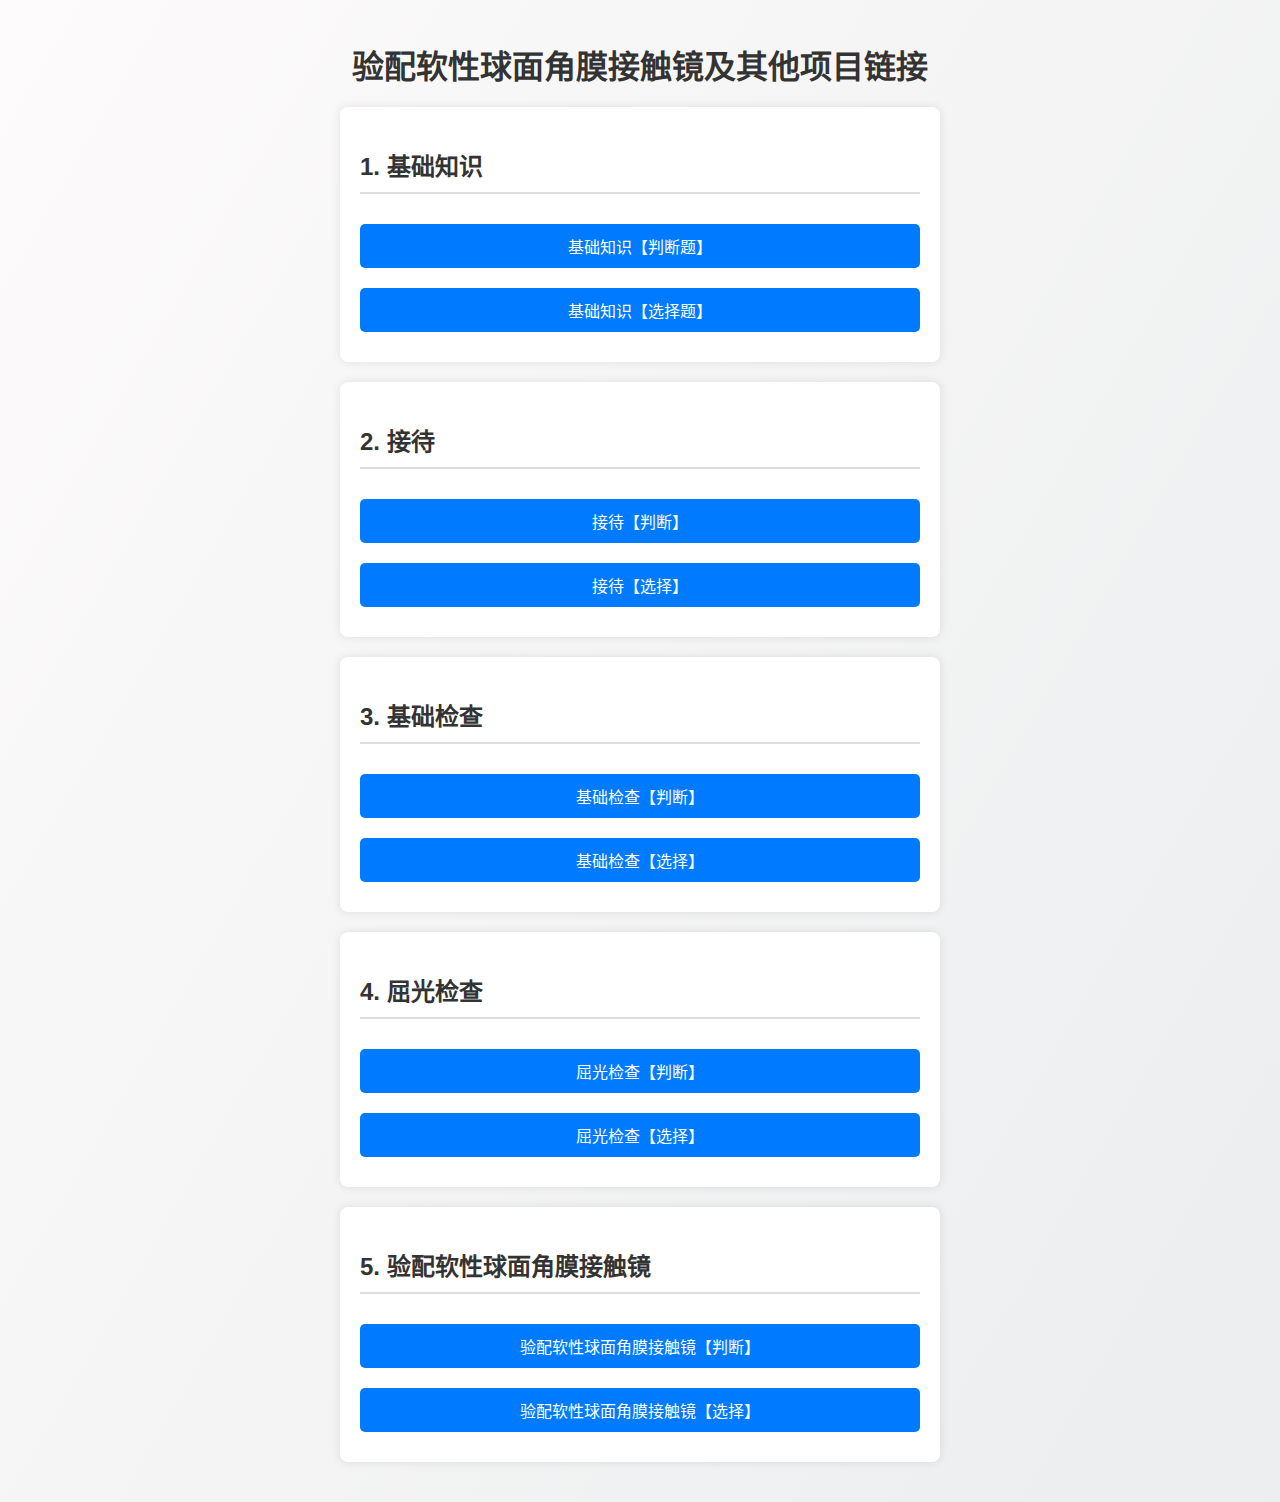
==== index.html @ be4f04fe "Add files via upload" ====
<!DOCTYPE html>
<html lang="zh-CN">

<head>
    <meta charset="UTF-8">
    <meta name="viewport" content="width=device-width, initial-scale=1.0">
    <title>验配软性球面角膜接触镜及其他项目链接</title>
    <link rel="stylesheet" href="styles.css">
    <link rel="icon" type="image/png" href="favicon.png">
</head>

<body>
    <header>
        <h1>验配软性球面角膜接触镜及其他项目链接</h1>
    </header>
    <main class="container">
        <section class="section">
            <h2>1. 基础知识</h2>
            <a href="https://ks.wjx.top/vm/wkhq2wg.aspx#">基础知识【判断题】</a>
            <a href="https://ks.wjx.top/vm/Qk2Ia45.aspx#">基础知识【选择题】</a>
        </section>
        <section class="section">
            <h2>2. 接待</h2>
            <a href="https://ks.wjx.top/vm/hdrH7gJ.aspx#">接待【判断】</a>
            <a href="https://ks.wjx.top/vm/esLAY1w.aspx#">接待【选择】</a>
        </section>
        <section class="section">
            <h2>3. 基础检查</h2>
            <a href="https://ks.wjx.top/vm/ta8ZB4H.aspx#">基础检查【判断】</a>
            <a href="https://ks.wjx.top/vm/ex3Y1wL.aspx#">基础检查【选择】</a>
        </section>
        <section class="section">
            <h2>4. 屈光检查</h2>
            <a href="https://ks.wjx.top/vm/rXggrby.aspx#">屈光检查【判断】</a>
            <a href="https://ks.wjx.top/vm/mqpxTcr.aspx#">屈光检查【选择】</a>
        </section>
        <section class="section">
            <h2>5. 验配软性球面角膜接触镜</h2>
            <a href="https://ks.wjx.top/vm/OJqannQ.aspx#">验配软性球面角膜接触镜【判断】</a>
            <a href="https://ks.wjx.top/vm/PSjSkma.aspx#">验配软性球面角膜接触镜【选择】</a>
        </section>
    </main>
</body>

</html>
---- styles.css ----
/* CSS变量，用于提高样式的可维护性 */
:root {
    --primary-color: #007bff;
    --secondary-color: #0056b3;
    --background-color: #fff;
    --border-color: #ddd;
    --text-color: #333;
}

body {
    font-family: Arial, sans-serif;
    background-image: linear-gradient(120deg, #fdfbfb 0%, #ebedee 100%);
    color: var(--text-color);
    margin: 0;
    padding: 20px;
    display: flex;
    justify-content: center;
    align-items: center;
    flex-direction: column;
}

header {
    text-align: center;
}

h1 {
    color: var(--text-color);
    margin-bottom: 20px;
}

.container {
    display: flex;
    flex-direction: column;
    align-items: stretch;
    width: 100%;
    max-width: 600px;
}

.section {
    background: var(--background-color);
    padding: 20px;
    margin-bottom: 20px;
    border-radius: 8px;
    box-shadow: 0 0 10px rgba(0, 0, 0, 0.1);
    display: flex;
    flex-direction: column;
}

.section h2 {
    border-bottom: 2px solid var(--border-color);
    padding-bottom: 10px;
    margin-bottom: 20px;
    color: var(--text-color);
}

.section a {
    display: block;
    padding: 10px;
    margin: 10px 0;
    background: var(--primary-color);
    color: #fff;
    text-decoration: none;
    border-radius: 5px;
    text-align: center;
}

.section a:hover {
    background: var(--secondary-color);
}
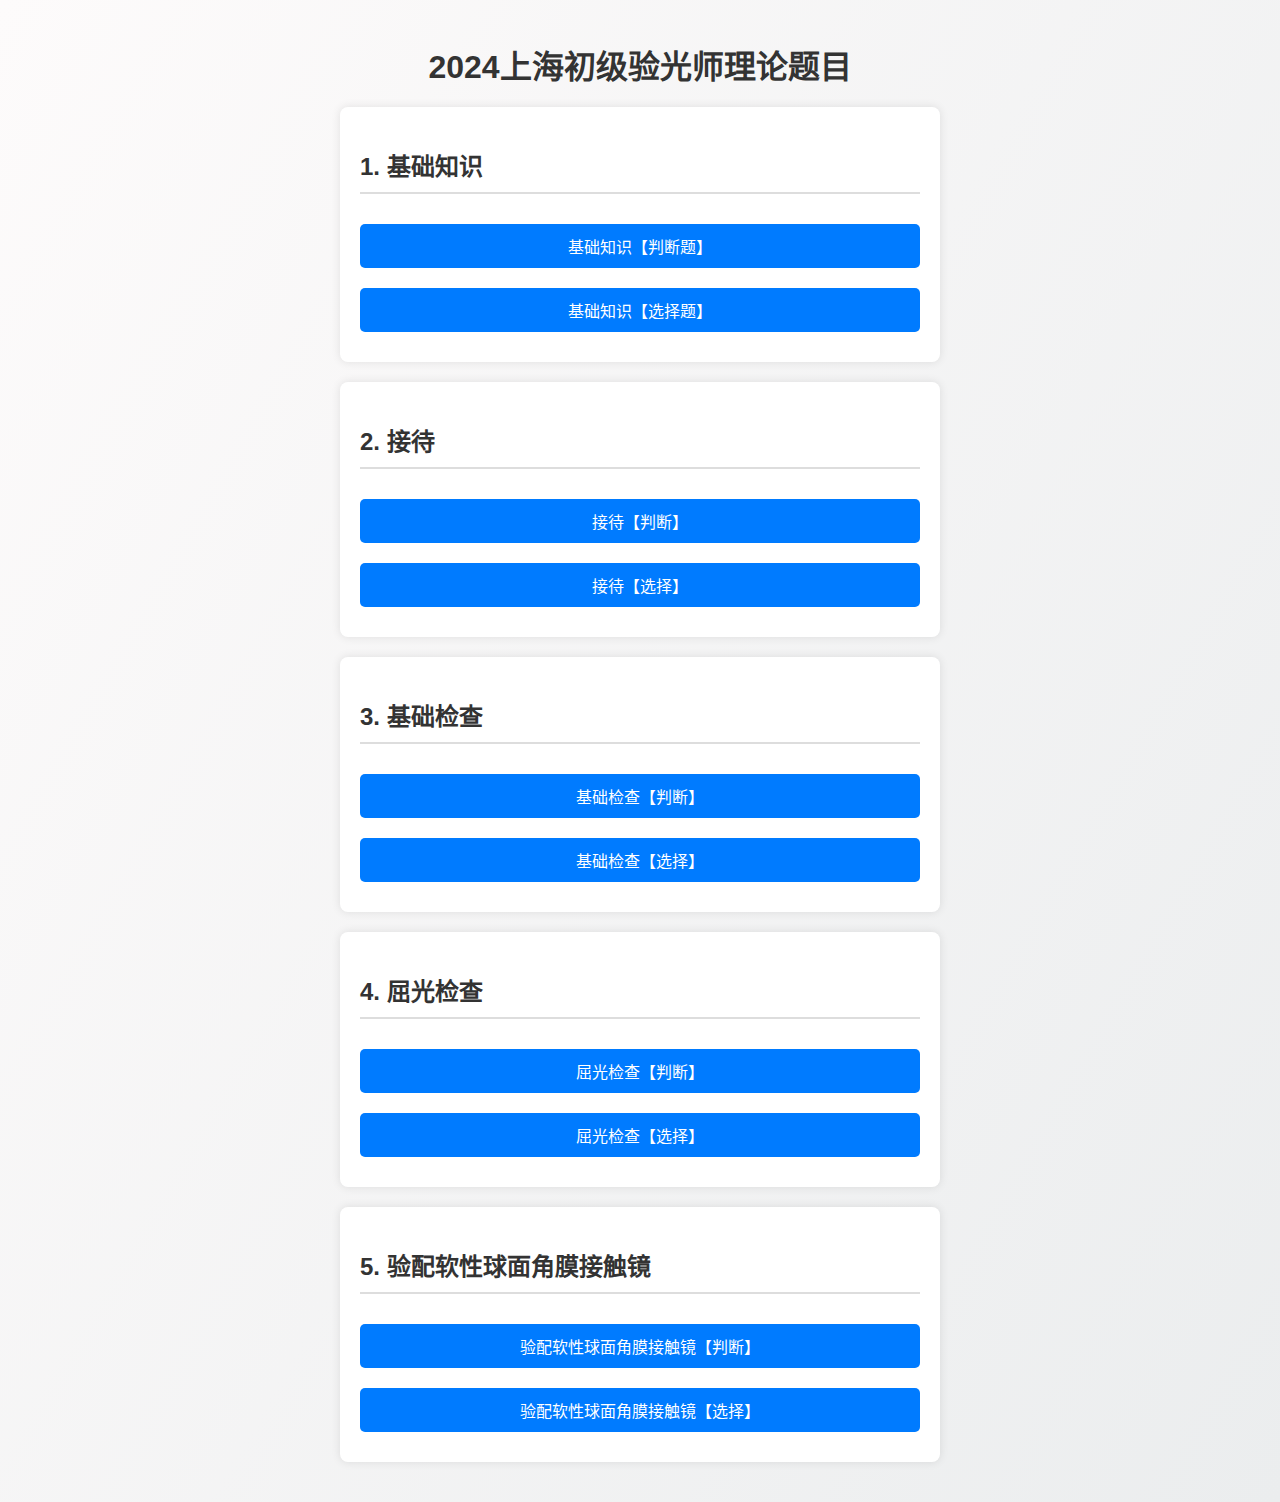
==== commit 17071f09: "标题" ====
--- a/index.html
+++ b/index.html
@@ -4,14 +4,14 @@
 <head>
     <meta charset="UTF-8">
     <meta name="viewport" content="width=device-width, initial-scale=1.0">
-    <title>验配软性球面角膜接触镜及其他项目链接</title>
+    <title>2024上海初级验光师理论题目</title>
     <link rel="stylesheet" href="styles.css">
     <link rel="icon" type="image/png" href="favicon.png">
 </head>
 
 <body>
     <header>
-        <h1>验配软性球面角膜接触镜及其他项目链接</h1>
+        <h1>2024上海初级验光师理论题目</h1>
     </header>
     <main class="container">
         <section class="section">
